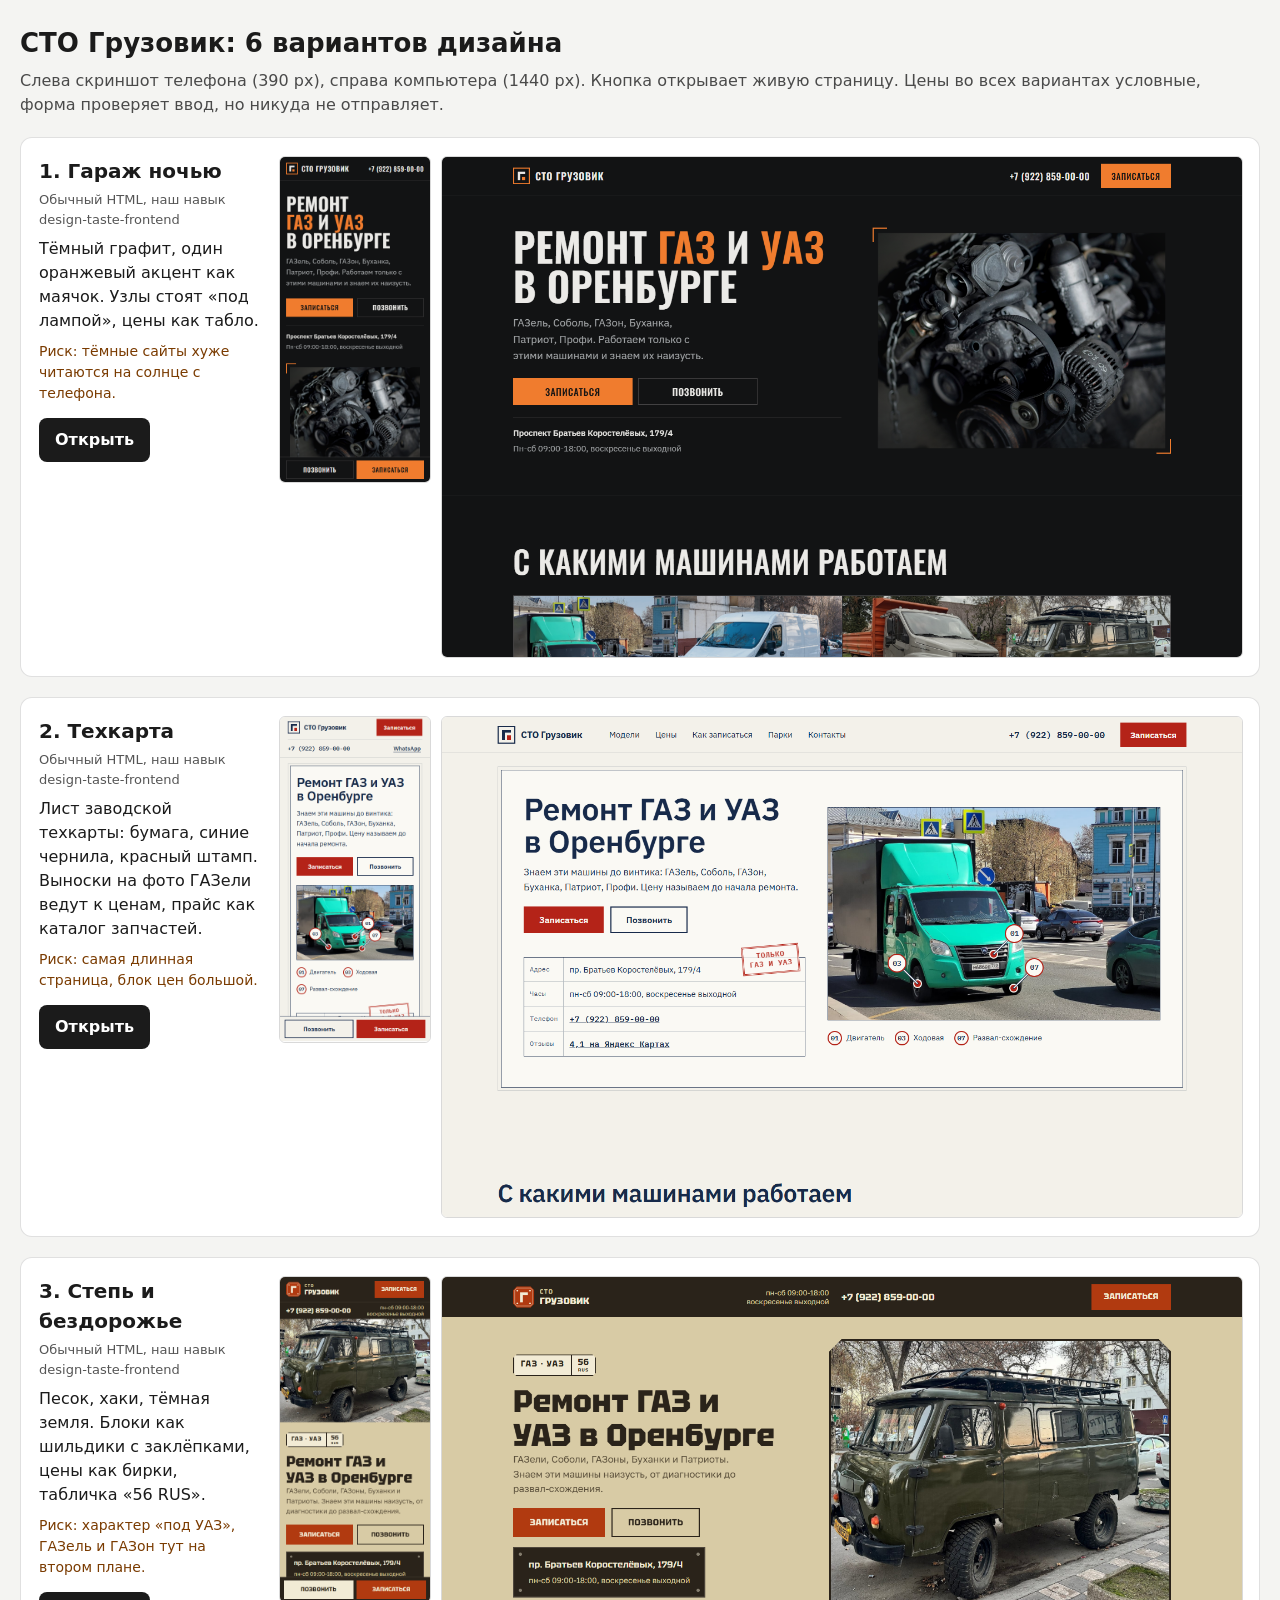
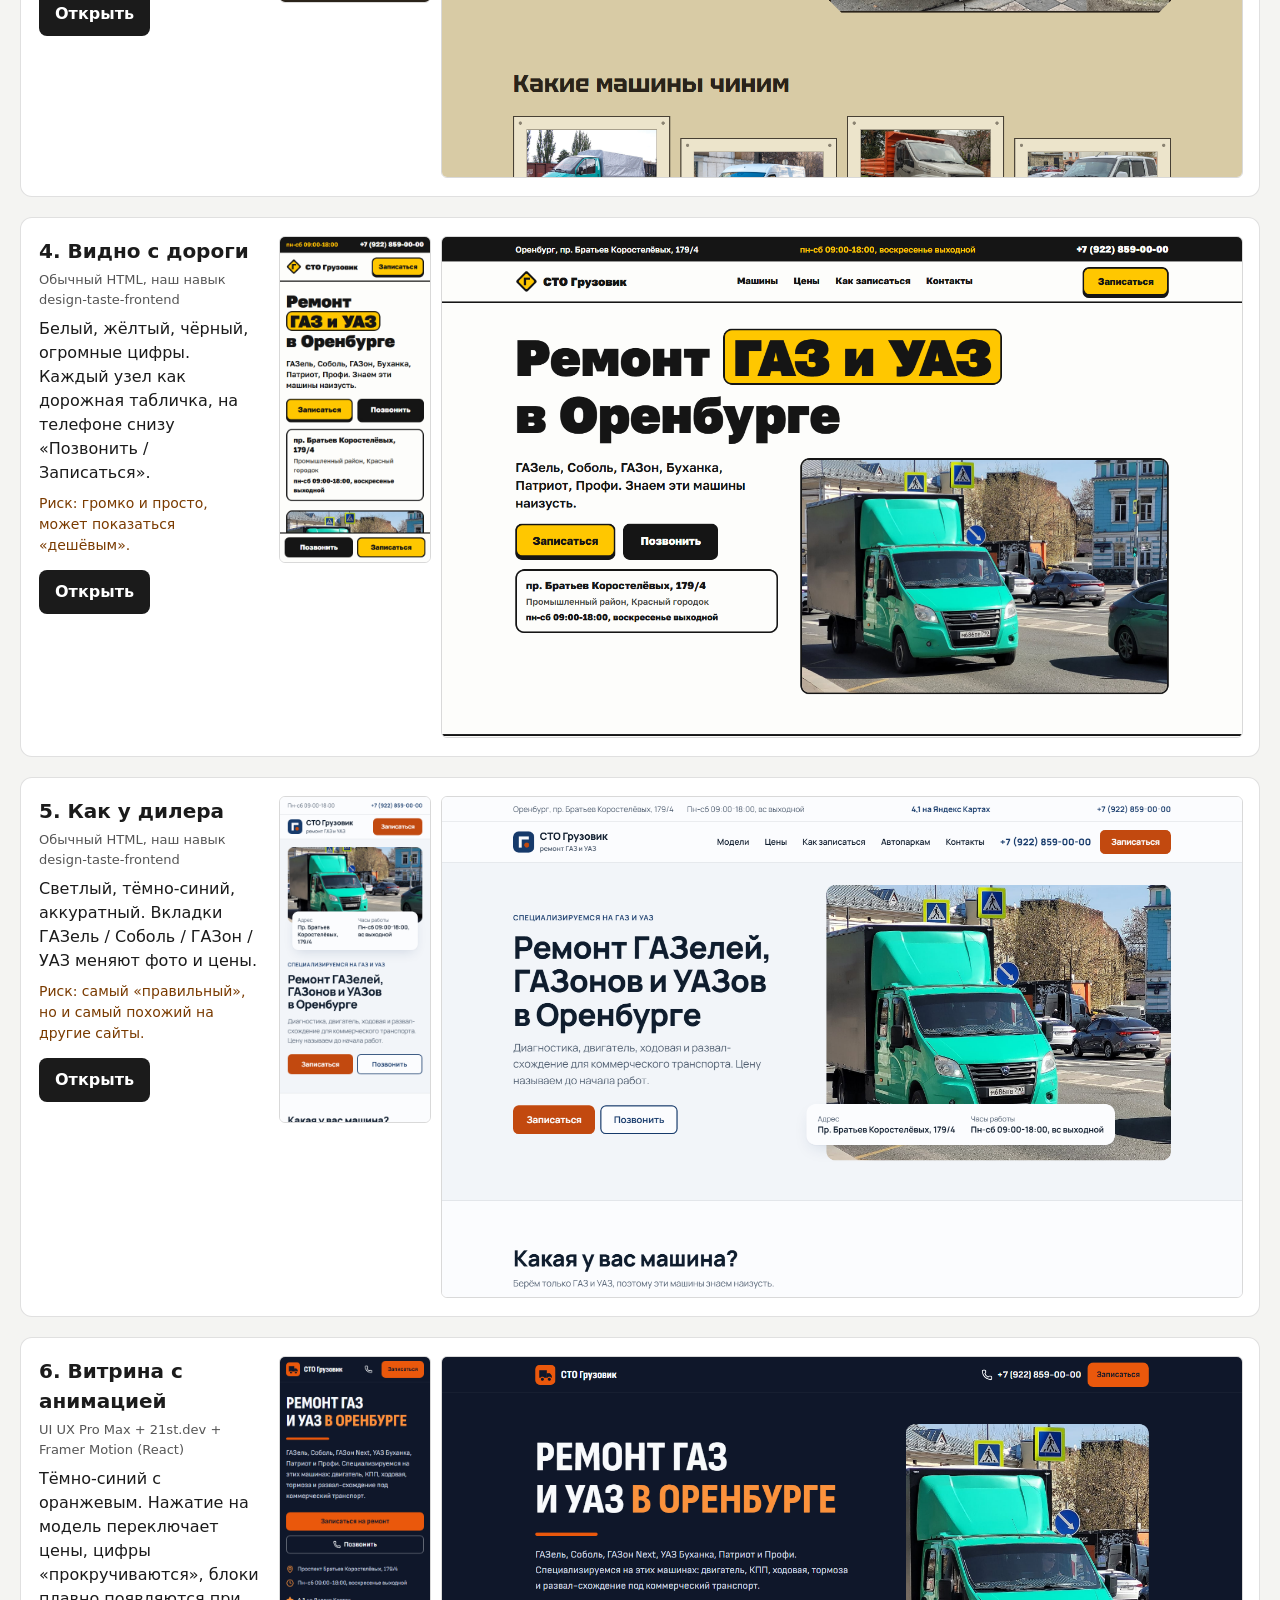
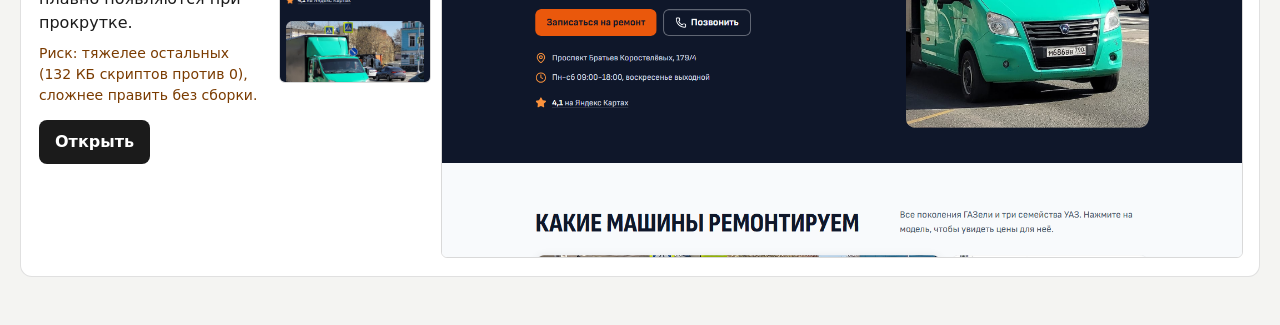
==== index.html @ 66cfaaf3 "Страница сравнения и 6 вариантов дизайна СТО Грузовик Co-Authored-By: Claude Opus 5.5 <noreply@anthr" ====
<!DOCTYPE html>
<html lang="ru">
<head>
<meta charset="utf-8">
<meta name="viewport" content="width=device-width, initial-scale=1">
<meta name="robots" content="noindex, nofollow">
<title>СТО Грузовик: варианты дизайна</title>
<style>
  body { margin: 0; font: 16px/1.5 system-ui, -apple-system, "Segoe UI", sans-serif; background: #f4f4f2; color: #1b1b1b; }
  header { padding: 24px 20px 8px; max-width: 1280px; margin: 0 auto; }
  h1 { margin: 0 0 6px; font-size: 26px; }
  header p { margin: 0; color: #4a4a4a; }
  main { max-width: 1280px; margin: 0 auto; padding: 12px 20px 48px; display: grid; gap: 20px; }
  .card { background: #fff; border: 1px solid rgba(0,0,0,.12); border-radius: 12px; padding: 18px; display: grid; grid-template-columns: 220px 1fr; gap: 20px; align-items: start; }
  .card h2 { margin: 0 0 4px; font-size: 20px; }
  .card .how { font-size: 13px; color: #555; margin: 0 0 8px; }
  .card p { margin: 0 0 8px; }
  .risk { font-size: 14px; color: #7a3b00; }
  .shots { display: grid; grid-template-columns: 150px 1fr; gap: 12px; min-width: 0; }
  .shots img { width: 100%; height: auto; border: 1px solid rgba(0,0,0,.15); border-radius: 6px; display: block; }
  .btn { display: inline-block; margin-top: 6px; padding: 10px 16px; background: #1b1b1b; color: #fff; border-radius: 8px; text-decoration: none; font-weight: 600; }
  @media (max-width: 760px) { .card { grid-template-columns: 1fr; } .shots { grid-template-columns: 110px 1fr; } }
</style>
</head>
<body>
<header>
  <h1>СТО Грузовик: 6 вариантов дизайна</h1>
  <p>Слева скриншот телефона (390 px), справа компьютера (1440 px). Кнопка открывает живую страницу. Цены во всех вариантах условные, форма проверяет ввод, но никуда не отправляет.</p>
</header>
<main>
  <section class="card">
    <div><h2>1. Гараж ночью</h2><p class="how">Обычный HTML, наш навык design-taste-frontend</p>
      <p>Тёмный графит, один оранжевый акцент как маячок. Узлы стоят «под лампой», цены как табло.</p>
      <p class="risk">Риск: тёмные сайты хуже читаются на солнце с телефона.</p>
      <a class="btn" href="v1-garazh.html">Открыть</a></div>
    <div class="shots"><img src="shots/v1-garazh-390.png" alt="Вариант 1 на телефоне"><img src="shots/v1-garazh-1440.png" alt="Вариант 1 на компьютере"></div>
  </section>
  <section class="card">
    <div><h2>2. Техкарта</h2><p class="how">Обычный HTML, наш навык design-taste-frontend</p>
      <p>Лист заводской техкарты: бумага, синие чернила, красный штамп. Выноски на фото ГАЗели ведут к ценам, прайс как каталог запчастей.</p>
      <p class="risk">Риск: самая длинная страница, блок цен большой.</p>
      <a class="btn" href="v2-chertezh.html">Открыть</a></div>
    <div class="shots"><img src="shots/v2-chertezh-390.png" alt="Вариант 2 на телефоне"><img src="shots/v2-chertezh-1440.png" alt="Вариант 2 на компьютере"></div>
  </section>
  <section class="card">
    <div><h2>3. Степь и бездорожье</h2><p class="how">Обычный HTML, наш навык design-taste-frontend</p>
      <p>Песок, хаки, тёмная земля. Блоки как шильдики с заклёпками, цены как бирки, табличка «56 RUS».</p>
      <p class="risk">Риск: характер «под УАЗ», ГАЗель и ГАЗон тут на втором плане.</p>
      <a class="btn" href="v3-haki.html">Открыть</a></div>
    <div class="shots"><img src="shots/v3-haki-390.png" alt="Вариант 3 на телефоне"><img src="shots/v3-haki-1440.png" alt="Вариант 3 на компьютере"></div>
  </section>
  <section class="card">
    <div><h2>4. Видно с дороги</h2><p class="how">Обычный HTML, наш навык design-taste-frontend</p>
      <p>Белый, жёлтый, чёрный, огромные цифры. Каждый узел как дорожная табличка, на телефоне снизу «Позвонить / Записаться».</p>
      <p class="risk">Риск: громко и просто, может показаться «дешёвым».</p>
      <a class="btn" href="v4-znak.html">Открыть</a></div>
    <div class="shots"><img src="shots/v4-znak-390.png" alt="Вариант 4 на телефоне"><img src="shots/v4-znak-1440.png" alt="Вариант 4 на компьютере"></div>
  </section>
  <section class="card">
    <div><h2>5. Как у дилера</h2><p class="how">Обычный HTML, наш навык design-taste-frontend</p>
      <p>Светлый, тёмно-синий, аккуратный. Вкладки ГАЗель / Соболь / ГАЗон / УАЗ меняют фото и цены.</p>
      <p class="risk">Риск: самый «правильный», но и самый похожий на другие сайты.</p>
      <a class="btn" href="v5-servis.html">Открыть</a></div>
    <div class="shots"><img src="shots/v5-servis-390.png" alt="Вариант 5 на телефоне"><img src="shots/v5-servis-1440.png" alt="Вариант 5 на компьютере"></div>
  </section>
  <section class="card">
    <div><h2>6. Витрина с анимацией</h2><p class="how">UI UX Pro Max + 21st.dev + Framer Motion (React)</p>
      <p>Тёмно-синий с оранжевым. Нажатие на модель переключает цены, цифры «прокручиваются», блоки плавно появляются при прокрутке.</p>
      <p class="risk">Риск: тяжелее остальных (132 КБ скриптов против 0), сложнее править без сборки.</p>
      <a class="btn" href="v6-motion/">Открыть</a></div>
    <div class="shots"><img src="shots/v6-motion-390.png" alt="Вариант 6 на телефоне"><img src="shots/v6-motion-1440.png" alt="Вариант 6 на компьютере"></div>
  </section>
</main>
</body>
</html>
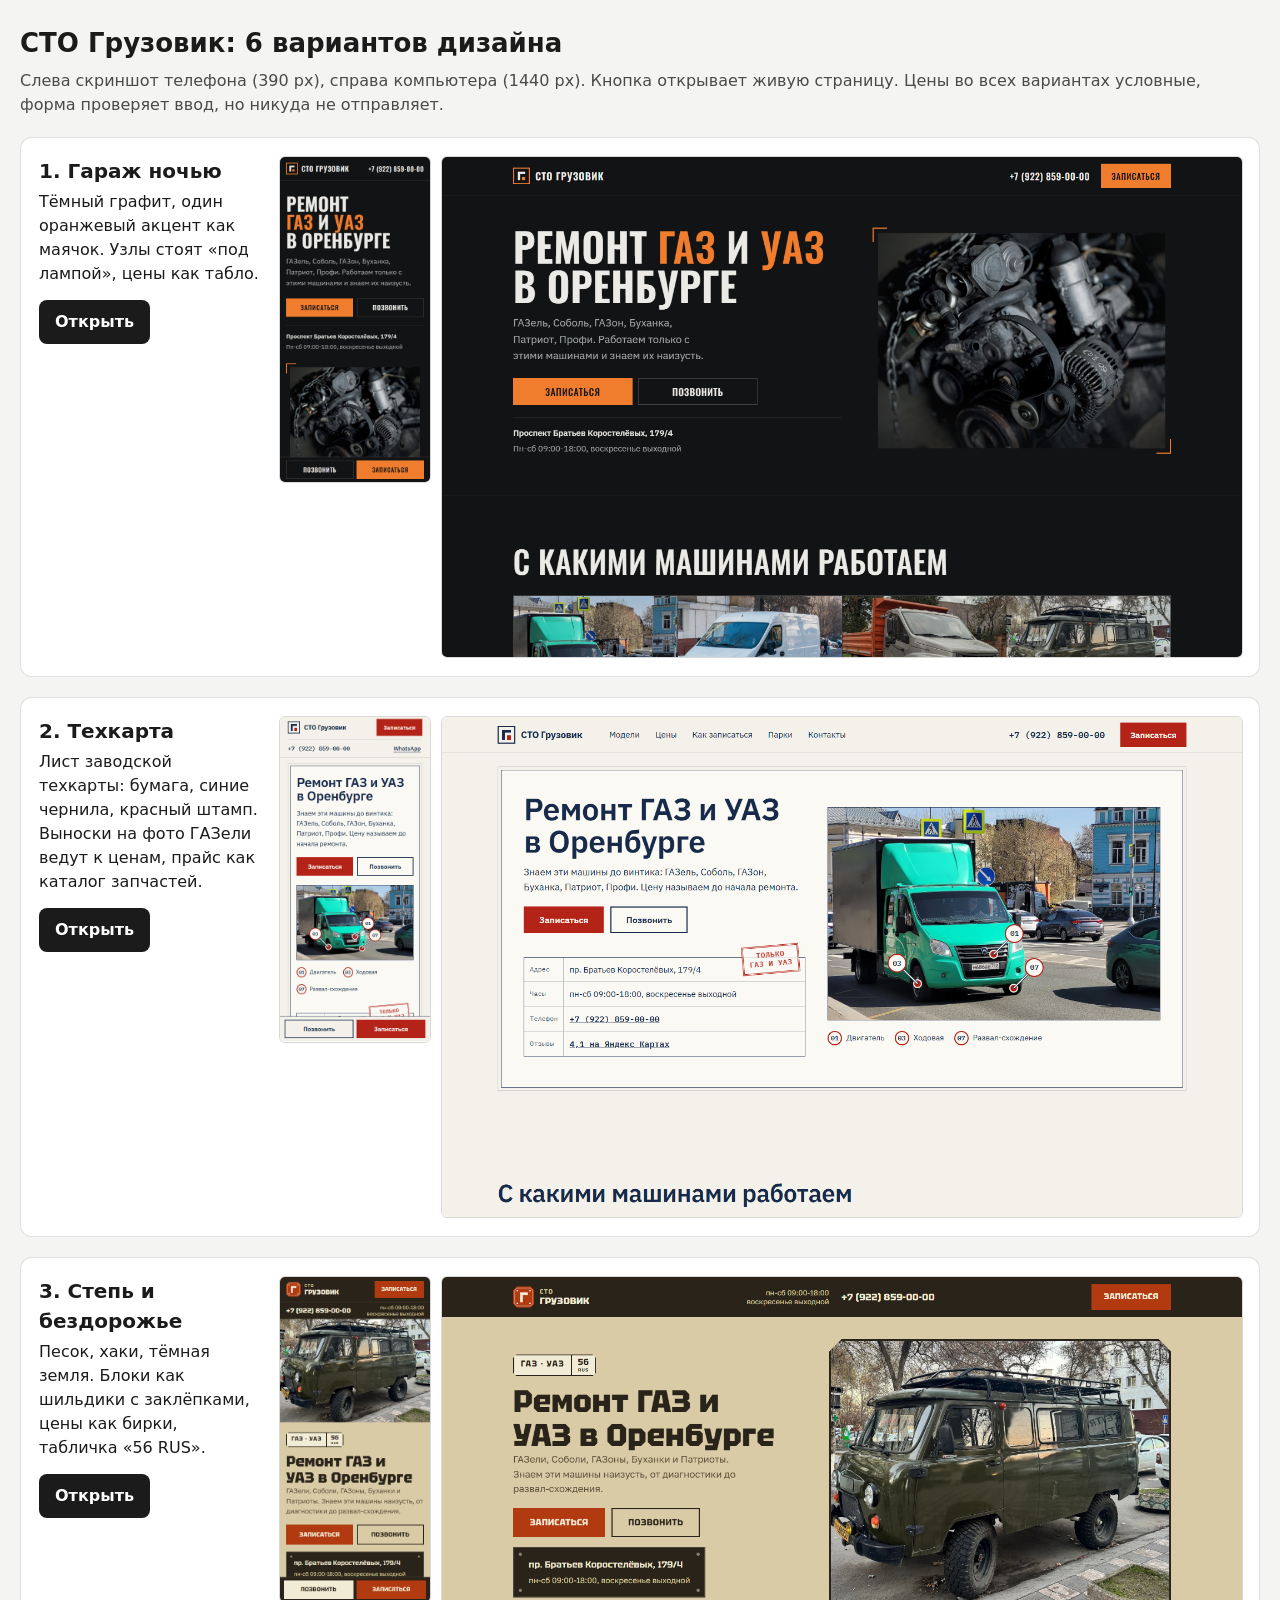
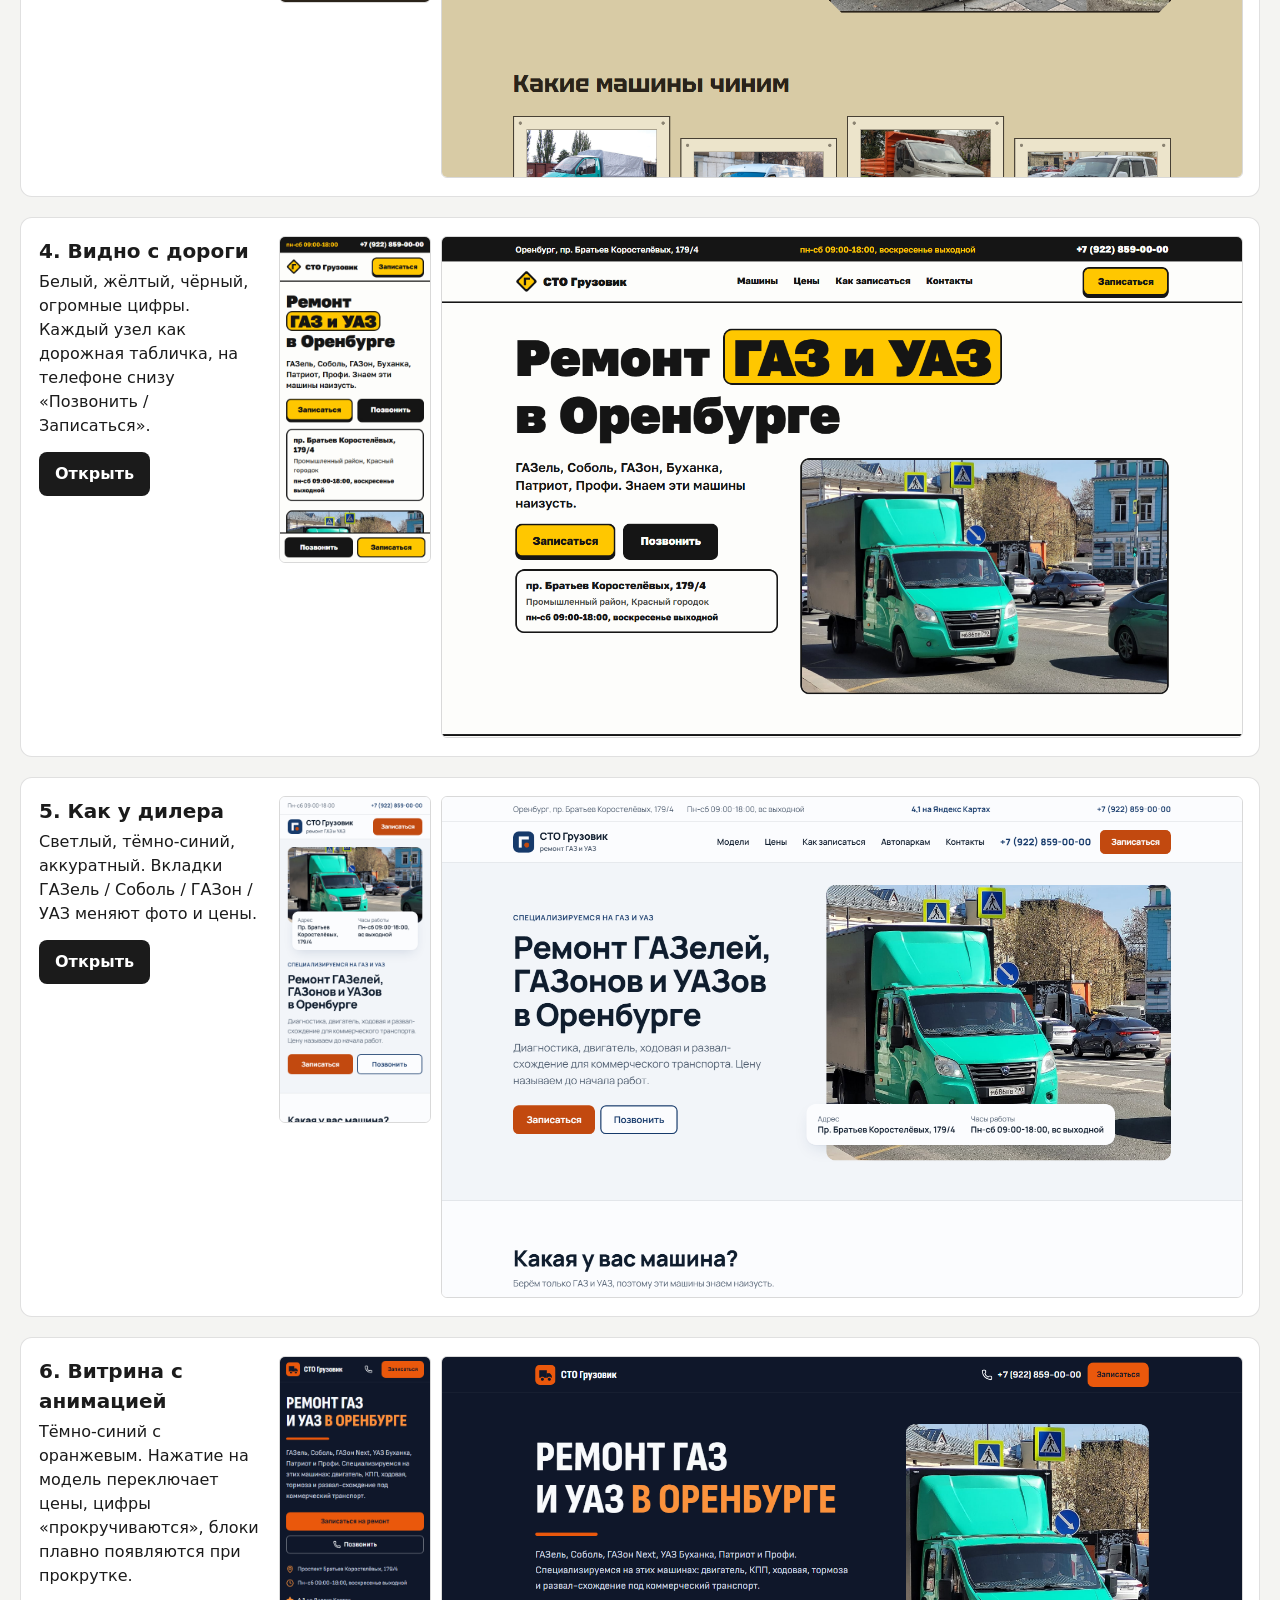
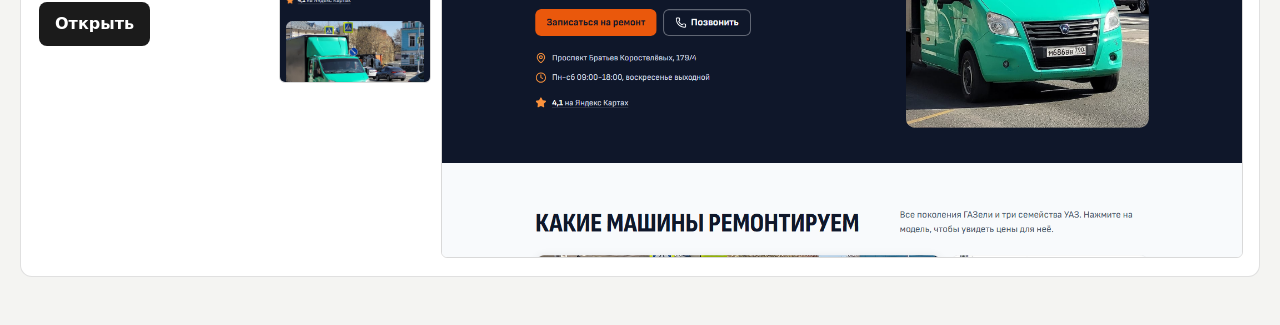
==== commit 53dde088: "Убрать с витрины риски и описание инструментов Co-Authored-By: Claude Opus 5.5 <noreply@anthropic.co" ====
--- a/index.html
+++ b/index.html
@@ -29,44 +29,38 @@
 </header>
 <main>
   <section class="card">
-    <div><h2>1. Гараж ночью</h2><p class="how">Обычный HTML, наш навык design-taste-frontend</p>
+    <div><h2>1. Гараж ночью</h2>
       <p>Тёмный графит, один оранжевый акцент как маячок. Узлы стоят «под лампой», цены как табло.</p>
-      <p class="risk">Риск: тёмные сайты хуже читаются на солнце с телефона.</p>
       <a class="btn" href="v1-garazh.html">Открыть</a></div>
     <div class="shots"><img src="shots/v1-garazh-390.png" alt="Вариант 1 на телефоне"><img src="shots/v1-garazh-1440.png" alt="Вариант 1 на компьютере"></div>
   </section>
   <section class="card">
-    <div><h2>2. Техкарта</h2><p class="how">Обычный HTML, наш навык design-taste-frontend</p>
+    <div><h2>2. Техкарта</h2>
       <p>Лист заводской техкарты: бумага, синие чернила, красный штамп. Выноски на фото ГАЗели ведут к ценам, прайс как каталог запчастей.</p>
-      <p class="risk">Риск: самая длинная страница, блок цен большой.</p>
       <a class="btn" href="v2-chertezh.html">Открыть</a></div>
     <div class="shots"><img src="shots/v2-chertezh-390.png" alt="Вариант 2 на телефоне"><img src="shots/v2-chertezh-1440.png" alt="Вариант 2 на компьютере"></div>
   </section>
   <section class="card">
-    <div><h2>3. Степь и бездорожье</h2><p class="how">Обычный HTML, наш навык design-taste-frontend</p>
+    <div><h2>3. Степь и бездорожье</h2>
       <p>Песок, хаки, тёмная земля. Блоки как шильдики с заклёпками, цены как бирки, табличка «56 RUS».</p>
-      <p class="risk">Риск: характер «под УАЗ», ГАЗель и ГАЗон тут на втором плане.</p>
       <a class="btn" href="v3-haki.html">Открыть</a></div>
     <div class="shots"><img src="shots/v3-haki-390.png" alt="Вариант 3 на телефоне"><img src="shots/v3-haki-1440.png" alt="Вариант 3 на компьютере"></div>
   </section>
   <section class="card">
-    <div><h2>4. Видно с дороги</h2><p class="how">Обычный HTML, наш навык design-taste-frontend</p>
+    <div><h2>4. Видно с дороги</h2>
       <p>Белый, жёлтый, чёрный, огромные цифры. Каждый узел как дорожная табличка, на телефоне снизу «Позвонить / Записаться».</p>
-      <p class="risk">Риск: громко и просто, может показаться «дешёвым».</p>
       <a class="btn" href="v4-znak.html">Открыть</a></div>
     <div class="shots"><img src="shots/v4-znak-390.png" alt="Вариант 4 на телефоне"><img src="shots/v4-znak-1440.png" alt="Вариант 4 на компьютере"></div>
   </section>
   <section class="card">
-    <div><h2>5. Как у дилера</h2><p class="how">Обычный HTML, наш навык design-taste-frontend</p>
+    <div><h2>5. Как у дилера</h2>
       <p>Светлый, тёмно-синий, аккуратный. Вкладки ГАЗель / Соболь / ГАЗон / УАЗ меняют фото и цены.</p>
-      <p class="risk">Риск: самый «правильный», но и самый похожий на другие сайты.</p>
       <a class="btn" href="v5-servis.html">Открыть</a></div>
     <div class="shots"><img src="shots/v5-servis-390.png" alt="Вариант 5 на телефоне"><img src="shots/v5-servis-1440.png" alt="Вариант 5 на компьютере"></div>
   </section>
   <section class="card">
-    <div><h2>6. Витрина с анимацией</h2><p class="how">UI UX Pro Max + 21st.dev + Framer Motion (React)</p>
+    <div><h2>6. Витрина с анимацией</h2>
       <p>Тёмно-синий с оранжевым. Нажатие на модель переключает цены, цифры «прокручиваются», блоки плавно появляются при прокрутке.</p>
-      <p class="risk">Риск: тяжелее остальных (132 КБ скриптов против 0), сложнее править без сборки.</p>
       <a class="btn" href="v6-motion/">Открыть</a></div>
     <div class="shots"><img src="shots/v6-motion-390.png" alt="Вариант 6 на телефоне"><img src="shots/v6-motion-1440.png" alt="Вариант 6 на компьютере"></div>
   </section>
